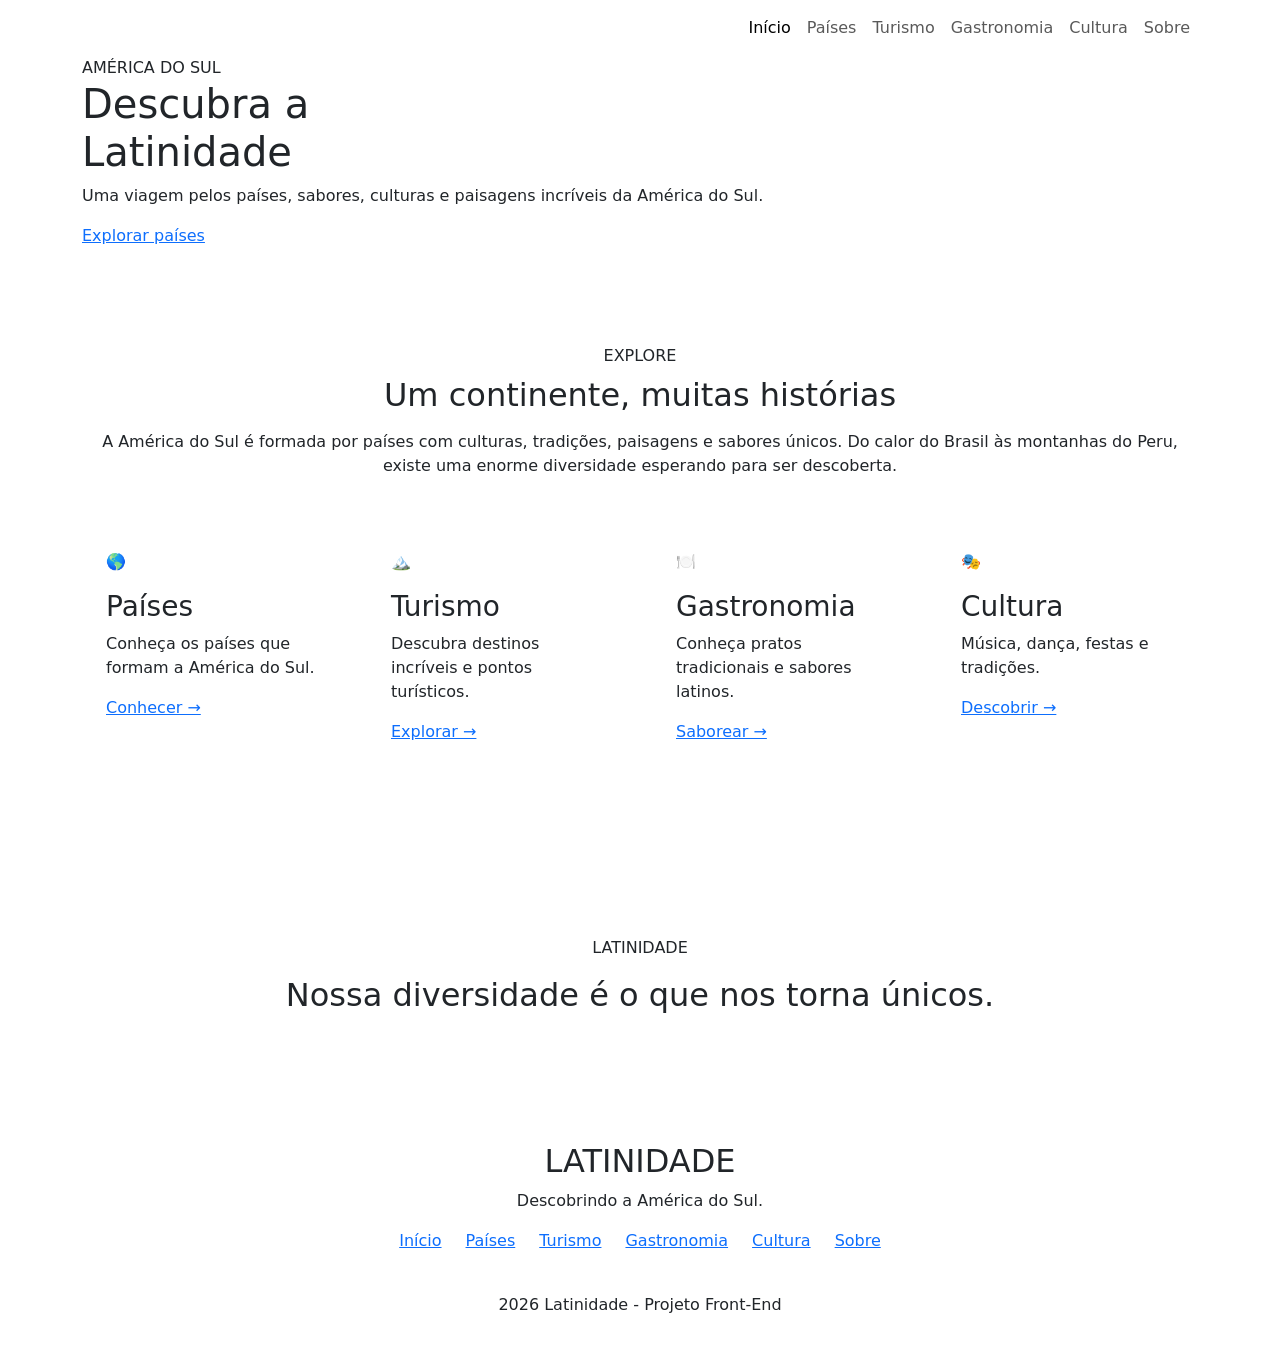
==== index.html @ 3d5e6532 "Construção" ====
<!DOCTYPE html>
<html lang="pt-BR">

<head>
    <meta charset="UTF-8">
    <meta name="viewport" content="width=device-width, initial-scale=1.0">

    <title>Latinidade | América do Sul</title>

    <!-- Bootstrap 5 -->
    <link href="https://cdn.jsdelivr.net/npm/bootstrap@5.3.3/dist/css/bootstrap.min.css" rel="stylesheet">

    <!-- CSS personalizado -->
    <link rel="stylesheet" href="css/style.css">
</head>

<body>

    <header>
        <nav class="navbar navbar-expand-lg">
            <div class="container">

                

                <!-- BOTÃO MOBILE -->
                <button class="navbar-toggler" type="button" data-bs-toggle="collapse" data-bs-target="#menuPrincipal"
                    aria-controls="menuPrincipal" aria-expanded="false" aria-label="Abrir menu">

                    <span class="navbar-toggler-icon"></span>

                </button>

                <!-- MENU -->
                <div class="collapse navbar-collapse" id="menuPrincipal">

                    <ul class="navbar-nav ms-auto">

                        <li class="nav-item">
                            <a class="nav-link active" href="index.html">
                                Início
                            </a>
                        </li>

                        <li class="nav-item">
                            <a class="nav-link" href="paises.html">
                                Países
                            </a>
                        </li>

                        <li class="nav-item">
                            <a class="nav-link" href="turismo.html">
                                Turismo
                            </a>
                        </li>

                        <li class="nav-item">
                            <a class="nav-link" href="gastronomia.html">
                                Gastronomia
                            </a>
                        </li>

                        <li class="nav-item">
                            <a class="nav-link" href="cultura.html">
                                Cultura
                            </a>
                        </li>

                        <li class="nav-item">
                            <a class="nav-link" href="sobre.html">
                                Sobre
                            </a>
                        </li>

                    </ul>

                </div>

            </div>
        </nav>
    </header>


    <main>

        <!-- HERO -->
        <section class="hero">

            <div class="container hero-content">

                <span class="tag">
                    AMÉRICA DO SUL
                </span>

                <h1 class="display-title">
                    Descubra a<br>
                    <span>Latinidade</span>
                </h1>

                <p>
                    Uma viagem pelos países, sabores, culturas e paisagens
                    incríveis da América do Sul.
                </p>

                <a href="paises.html" class="btn-latinidade">
                    Explorar países
                </a>

            </div>

        </section>


        <!-- INTRODUÇÃO -->
        <section class="py-5">

            <div class="container py-5">

                <div class="section-title text-center mb-5">

                    <span>EXPLORE</span>

                    <h2 class="mt-2">
                        Um continente, muitas histórias
                    </h2>

                    <p class="intro-text mx-auto mt-3">
                        A América do Sul é formada por países com culturas,
                        tradições, paisagens e sabores únicos. Do calor do Brasil
                        às montanhas do Peru, existe uma enorme diversidade
                        esperando para ser descoberta.
                    </p>

                </div>


                <!-- CARDS -->
                <div class="row g-4">

                    <div class="col-12 col-md-6 col-lg-3">

                        <div class="info-card h-100 p-4">

                            <div class="card-icon mb-3">
                                🌎
                            </div>

                            <h3>
                                Países
                            </h3>

                            <p>
                                Conheça os países que formam a América do Sul.
                            </p>

                            <a href="paises.html">
                                Conhecer →
                            </a>

                        </div>

                    </div>


                    <div class="col-12 col-md-6 col-lg-3">

                        <div class="info-card h-100 p-4">

                            <div class="card-icon mb-3">
                                🏔️
                            </div>

                            <h3>
                                Turismo
                            </h3>

                            <p>
                                Descubra destinos incríveis e pontos turísticos.
                            </p>

                            <a href="turismo.html">
                                Explorar →
                            </a>

                        </div>

                    </div>


                    <div class="col-12 col-md-6 col-lg-3">

                        <div class="info-card h-100 p-4">

                            <div class="card-icon mb-3">
                                🍽️
                            </div>

                            <h3>
                                Gastronomia
                            </h3>

                            <p>
                                Conheça pratos tradicionais e sabores latinos.
                            </p>

                            <a href="gastronomia.html">
                                Saborear →
                            </a>

                        </div>

                    </div>


                    <div class="col-12 col-md-6 col-lg-3">

                        <div class="info-card h-100 p-4">

                            <div class="card-icon mb-3">
                                🎭
                            </div>

                            <h3>
                                Cultura
                            </h3>

                            <p>
                                Música, dança, festas e tradições.
                            </p>

                            <a href="cultura.html">
                                Descobrir →
                            </a>

                        </div>

                    </div>

                </div>

            </div>

        </section>


        <!-- FRASE -->
        <section class="quote-section py-5">

            <div class="container text-center py-4">

                <span>
                    LATINIDADE
                </span>

                <h2 class="mx-auto mt-3">
                    Nossa diversidade é o que nos torna únicos.
                </h2>

            </div>

        </section>

    </main>


    <!-- FOOTER -->
    <footer class="py-5">

        <div class="container text-center">

            <h2>
                LATINIDADE
            </h2>

            <p>
                Descobrindo a América do Sul.
            </p>

            <div class="footer-links d-flex justify-content-center flex-wrap gap-4">

                <a href="index.html">Início</a>
                <a href="paises.html">Países</a>
                <a href="turismo.html">Turismo</a>
                <a href="gastronomia.html">Gastronomia</a>
                <a href="cultura.html">Cultura</a>
                <a href="sobre.html">Sobre</a>

            </div>

            <p class="copyright mt-4 pt-3 mb-0">
                 2026 Latinidade - Projeto Front-End
            </p>

        </div>

    </footer>


    <!-- Bootstrap JS -->
    <script src="https://cdn.jsdelivr.net/npm/bootstrap@5.3.3/dist/js/bootstrap.bundle.min.js"></script>

    <!-- JavaScript -->
    <script src="js/script.js"></script>

</body>

</html>
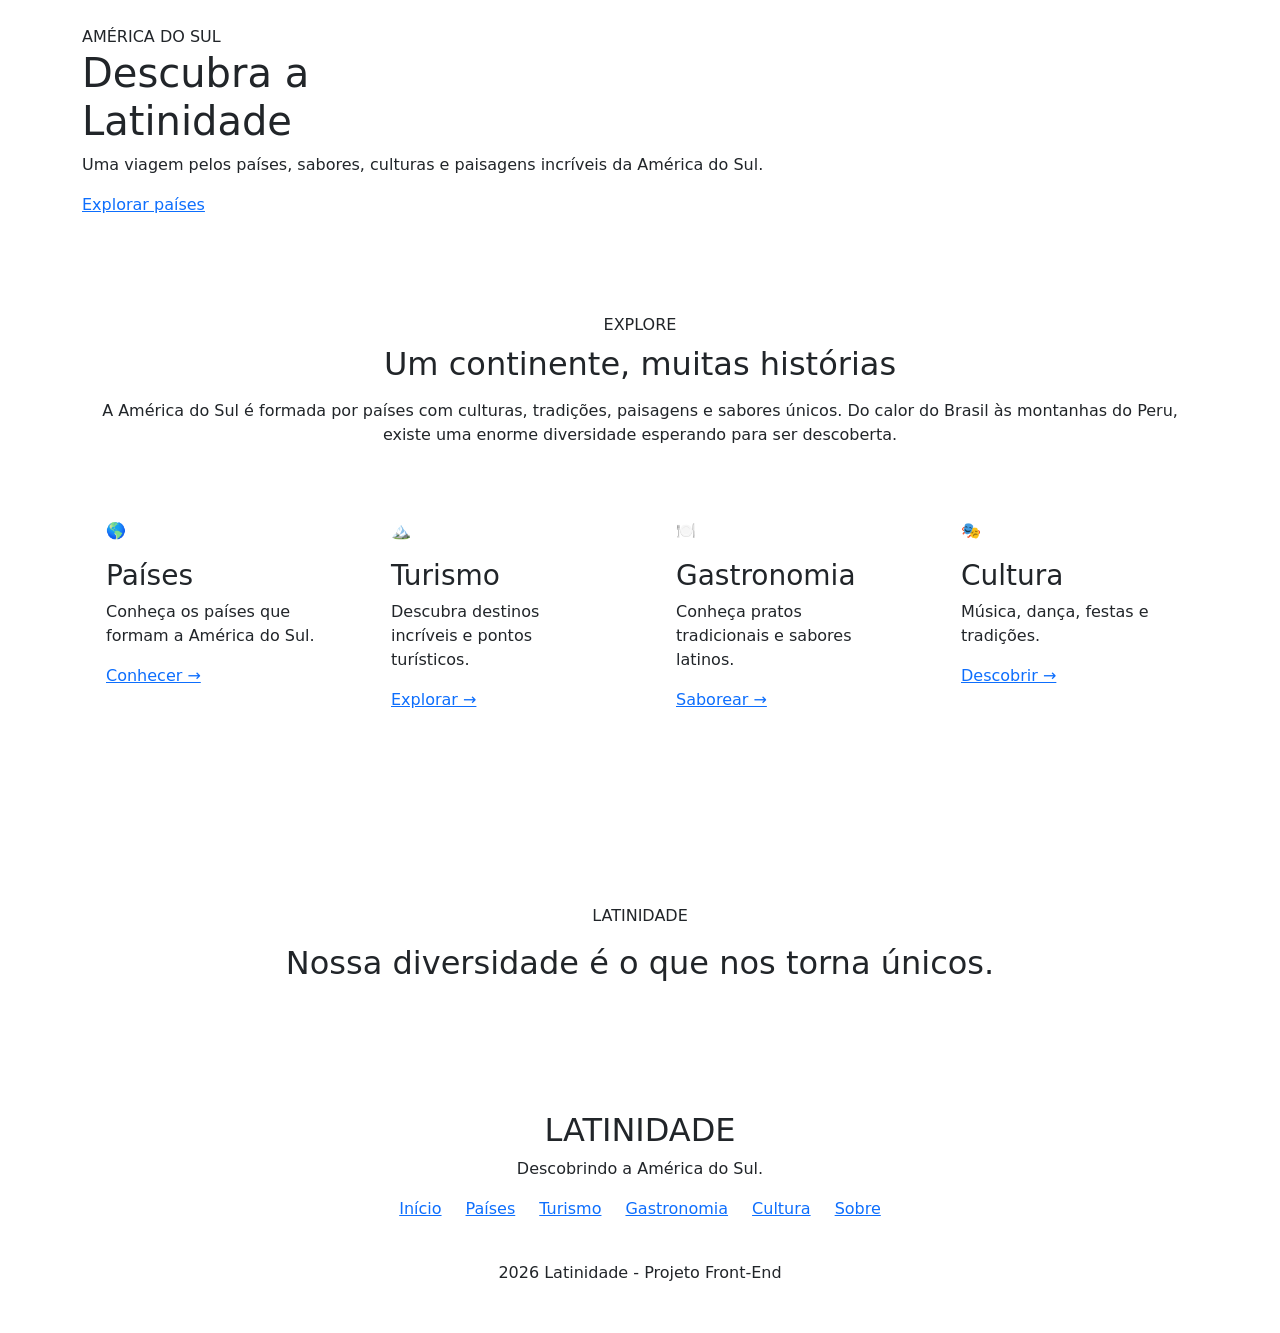
==== commit 6ec1e067: "CSS" ====
--- a/index.html
+++ b/index.html
@@ -10,8 +10,8 @@
     <!-- Bootstrap 5 -->
     <link href="https://cdn.jsdelivr.net/npm/bootstrap@5.3.3/dist/css/bootstrap.min.css" rel="stylesheet">
 
-    <!-- CSS personalizado -->
-    <link rel="stylesheet" href="css/style.css">
+    <!-- css personalizado -->
+    <link rel="stylesheet" href="css/style.css>
 </head>
 
 <body>
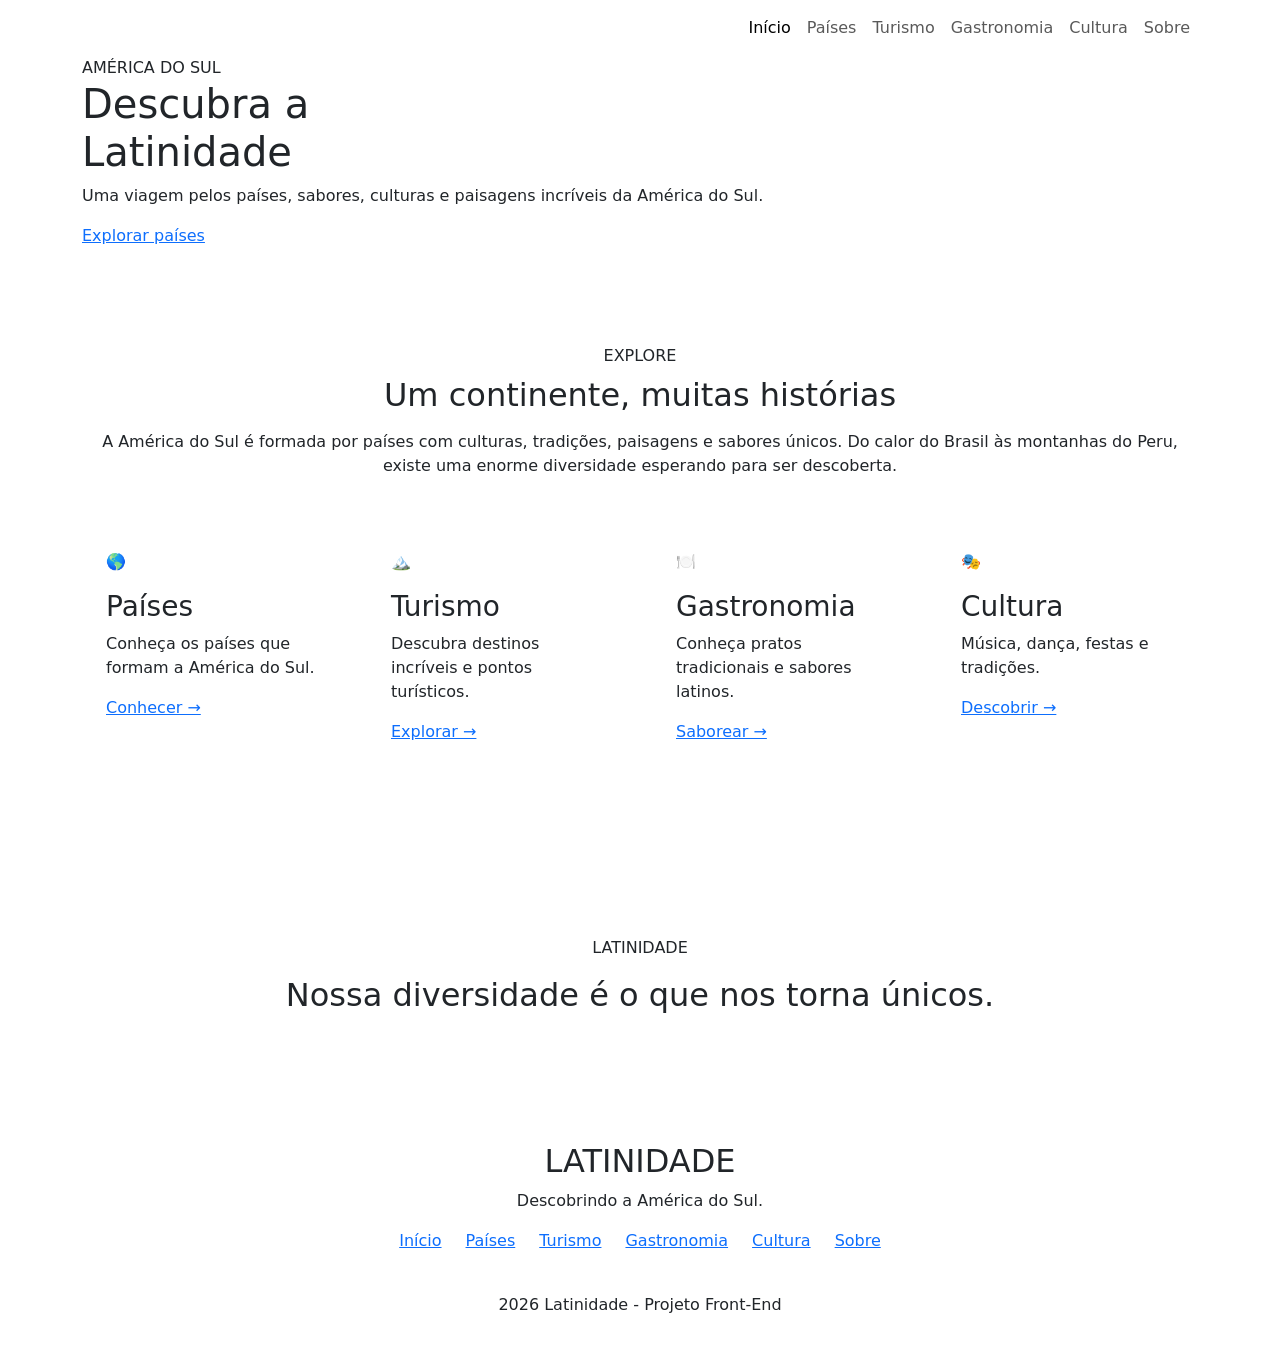
==== commit fccff9ff: "css" ====
--- a/index.html
+++ b/index.html
@@ -11,7 +11,7 @@
     <link href="https://cdn.jsdelivr.net/npm/bootstrap@5.3.3/dist/css/bootstrap.min.css" rel="stylesheet">
 
     <!-- css personalizado -->
-    <link rel="stylesheet" href="css/style.css>
+    <link rel="stylesheet" href="css/style.css">
 </head>
 
 <body>
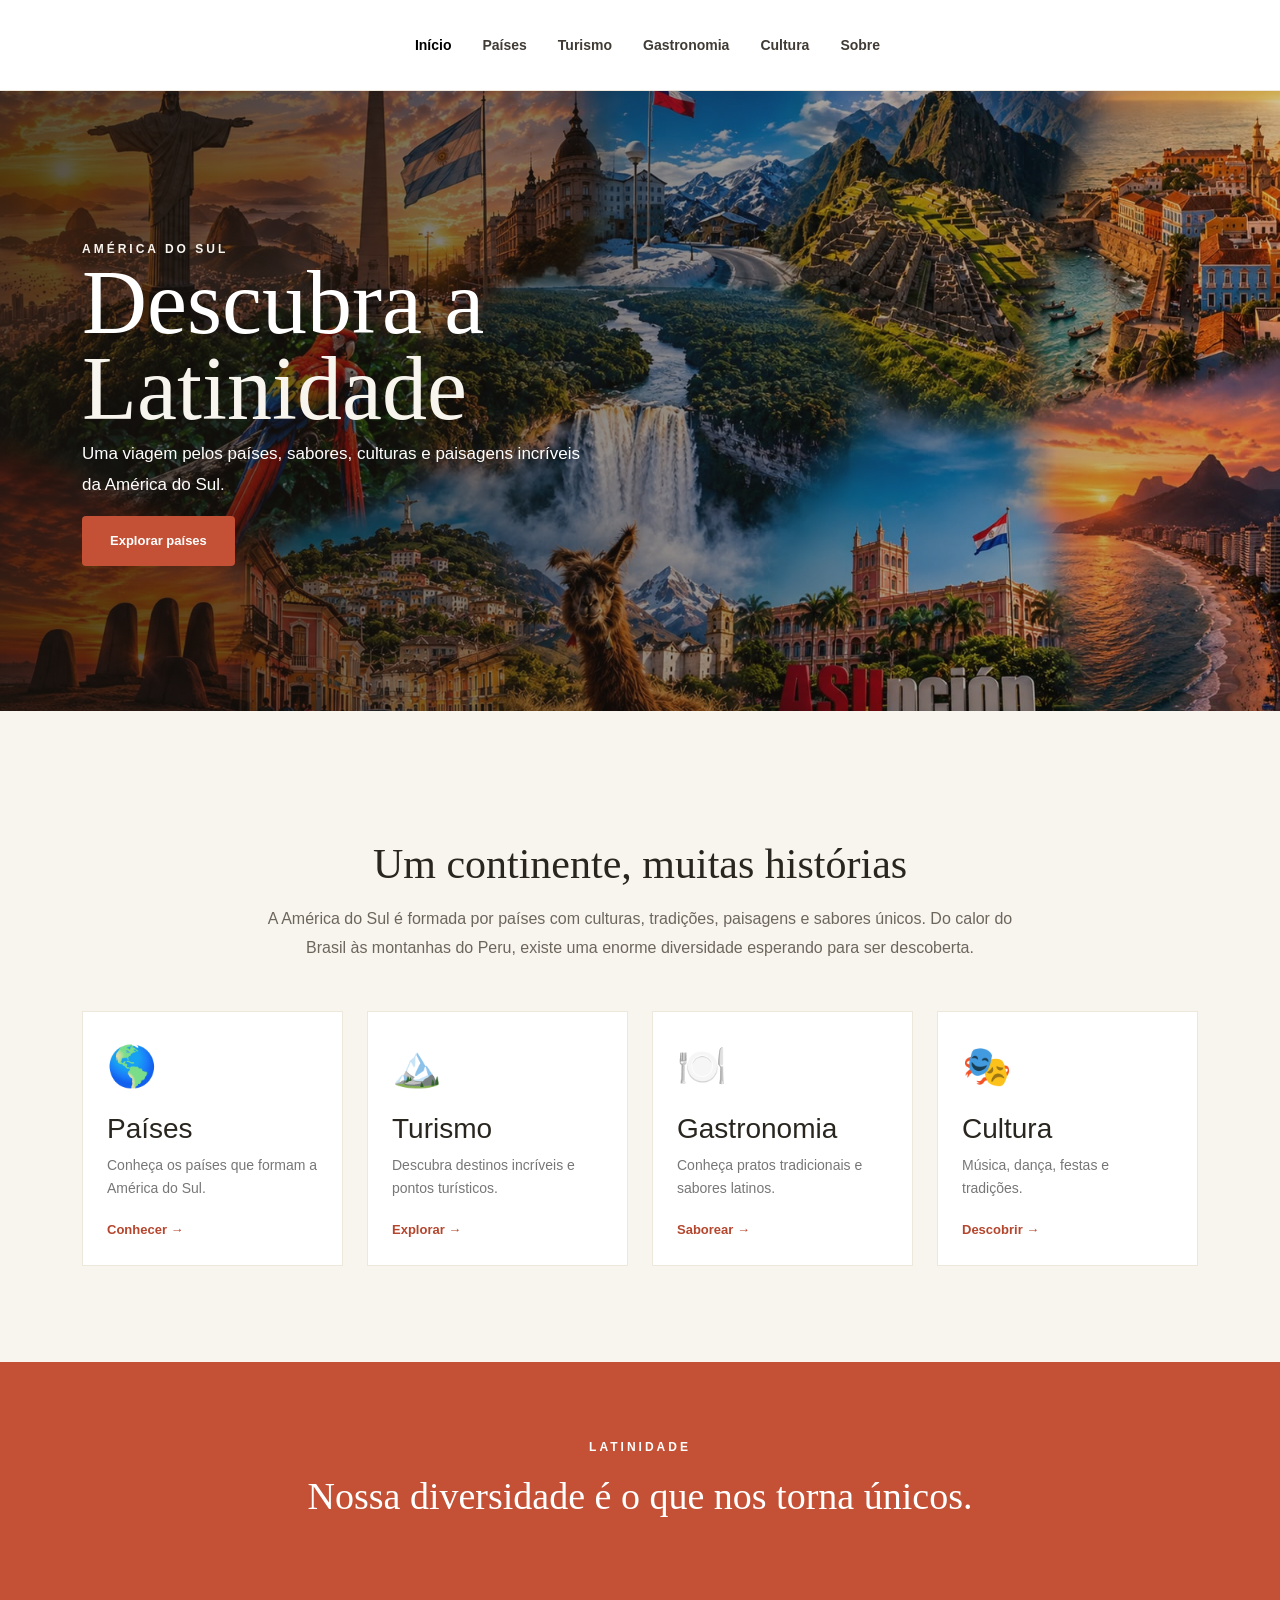
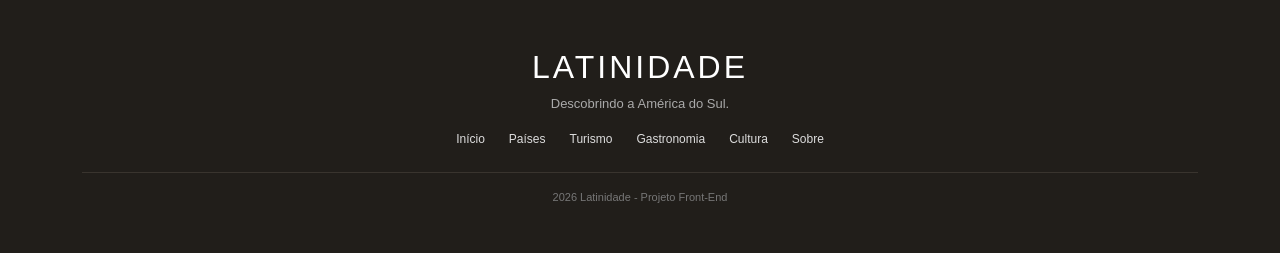
==== commit 1b5ff8d6: "COMIT" ====
--- a/index.html
+++ b/index.html
@@ -11,7 +11,7 @@
     <link href="https://cdn.jsdelivr.net/npm/bootstrap@5.3.3/dist/css/bootstrap.min.css" rel="stylesheet">
 
     <!-- css personalizado -->
-    <link rel="stylesheet" href="css/style.css">
+    <link rel="stylesheet" href="CSS/style.css">
 </head>
 
 <body>
--- a/CSS/style.css
+++ b/CSS/style.css
@@ -0,0 +1,981 @@
+@import url('https://images.unsplash.com/photo-1483729558449-99ef09a8c325?auto=format&fit=crop&w=1800&q=80');
+
+
+:root {
+
+    --primary: #c45135;
+
+    --primary-dark: #963a26;
+
+    --primary-light: #f8f5ef;
+
+    --accent: #b5462e;
+
+    --border: #eee7dc;
+
+    --muted: #777;
+
+    --dark: #2e2923;
+
+    --bg: #f8f5ef;
+
+}
+
+
+html {
+
+    scroll-behavior: smooth;
+
+}
+
+
+body {
+
+    font-family: 'Montserrat', sans-serif;
+
+    background: var(--bg);
+
+    color: #29251f;
+
+}
+
+
+/* ================================
+   NAVBAR
+================================ */
+
+header {
+
+    width: 100%;
+
+    background: #fff;
+
+    border-bottom: 1px solid #eee7dc;
+
+}
+
+
+.navbar {
+    min-height: 90px;
+    position: relative;
+    display: flex;
+    align-items: center;
+}
+
+.logo {
+    display: flex;
+    align-items: center;
+    text-decoration: none;
+}
+
+.logo img {
+    width: 165px;
+    height: auto;
+    display: block;
+}
+
+.navbar-nav {
+    position: absolute;
+    left: 50%;
+    transform: translateX(-50%);
+    display: flex;
+    align-items: center;
+}
+
+.navbar-nav .nav-link {
+    color: #403b34;
+    font-size: 14px;
+    font-weight: 600;
+    margin-left: 15px;
+    transition: .3s;
+}
+
+
+
+
+
+/* ================================
+   HERO
+================================ */
+.hero {
+
+    min-height: 620px;
+
+    display: flex;
+    align-items: center;
+
+    background:
+        linear-gradient(
+            90deg,
+            rgba(25, 20, 15, 0.75),
+            rgba(25, 20, 15, 0.20)
+        ),
+        url("../img/inicial.jpeg");
+
+    background-size: cover;
+    background-position: center;
+    background-repeat: no-repeat;
+}
+
+
+.hero-content {
+
+    color: white;
+
+}
+
+
+.tag,
+
+.page-header span,
+
+.section-title span,
+
+.small-title {
+
+    font-size: 12px;
+
+    font-weight: 700;
+
+    letter-spacing: 3px;
+
+    color: var(--primary-light);
+
+}
+
+
+.display-title {
+
+    font-family: 'Playfair Display', serif;
+
+    font-size: clamp(55px, 8vw, 90px);
+
+    line-height: .95;
+
+}
+
+
+.display-title span {
+
+    color: var(--primary-light);
+
+}
+
+
+.hero p {
+
+    max-width: 500px;
+
+    line-height: 1.8;
+
+    font-size: 17px;
+
+}
+
+
+/* ================================
+   BOTÃO
+================================ */
+
+.btn-latinidade {
+
+    display: inline-block;  
+
+    background: var(--primary);
+
+    color: white;
+
+    text-decoration: none;
+
+    padding: 15px 28px;
+
+    border-radius: 4px;
+
+    font-size: 13px;
+
+    font-weight: 700;
+
+    transition: .3s;
+
+}
+
+
+.btn-latinidade:hover {
+
+    background: var(--primary-dark);
+
+    color: white;
+
+    transform: translateY(-2px);
+
+}
+
+
+/* ================================
+   TÍTULOS
+================================ */
+
+.section-title h2 {
+
+    font-family: 'Playfair Display', serif;
+
+    font-size: 42px;
+
+
+
+}
+
+
+.intro-text {
+
+    max-width: 750px;
+
+    line-height: 1.8;
+
+    color: #6d665d;
+
+}
+
+
+/* ================================
+   CARDS
+================================ */
+
+.info-card,
+
+.country-card,
+
+.tourism-card,
+
+.food-card,
+
+.culture-card {
+
+    background: white;
+
+    border: 1px solid var(--border);
+
+    transition: .3s;
+
+}
+
+
+.info-card:hover,
+
+.country-card:hover,
+
+.tourism-card:hover,
+
+.food-card:hover,
+
+.culture-card:hover {
+
+    transform: translateY(-7px);
+
+    box-shadow: 0 15px 35px rgba(0, 0, 0, .08);
+
+}
+
+
+.card-icon {
+
+    font-size: 40px;
+
+}
+
+
+.info-card p,
+
+.country-card p,
+
+.tourism-content p,
+
+.food-card p,
+
+.culture-card p {
+
+    color: var(--muted);
+
+    line-height: 1.7;
+
+    font-size: 14px;
+
+}
+
+
+.info-card a {
+
+    color: var(--accent);
+
+    text-decoration: none;
+
+    font-weight: 700;
+
+    font-size: 13px;
+
+}
+
+
+/* ================================
+   QUOTE
+================================ */
+
+.quote-section {
+
+    background: var(--primary);
+
+    color: white;
+
+}
+
+
+.quote-section span {
+
+    font-size: 12px;
+
+    letter-spacing: 3px;
+
+    font-weight: 700;
+
+}
+
+
+.quote-section h2 {
+
+    font-family: 'Playfair Display', serif;
+
+    font-size: 38px;
+
+    max-width: 700px;
+
+}
+
+
+/* ================================
+   PAGE HEADER
+================================ */
+
+.page-header {
+
+    background: var(--dark);
+
+    color: white;
+
+}
+
+
+.page-header h1 {
+
+    font-family: 'Playfair Display', serif;
+
+    font-size: 55px;
+
+}
+
+
+.page-header p {
+
+    color: #d8d1c7;
+
+    max-width: 650px;
+
+    line-height: 1.7;
+
+}
+
+
+/* ================================
+   PAÍSES
+================================ */
+
+.flag {
+
+    font-size: 45px;
+
+}
+
+
+.country-card p {
+
+    min-height: 90px;
+
+}
+
+
+.btn-card {
+
+    border: none;
+
+    background: var(--primary);
+
+    color: white;
+
+    padding: 11px 18px;
+
+    cursor: pointer;
+
+    font-weight: 600;
+
+    border-radius: 3px;
+
+    transition: .3s;
+
+}
+
+
+.btn-card:hover {
+
+    background: var(--primary-dark);
+
+}
+
+
+/* ================================
+   TURISMO
+================================ */
+
+.tourism-card {
+
+    overflow: hidden;
+
+}
+
+
+.tourism-image {
+
+    height: 220px;
+
+    display: flex;
+
+    align-items: center;
+
+    justify-content: center;
+
+    font-size: 80px;
+
+    background-size: cover;
+
+}
+
+
+.tourism-image.brasil {
+
+    background: linear-gradient(135deg,
+
+            #69a86b,
+
+            #e7c84c);
+
+}
+
+
+.tourism-image.peru {
+
+    background: linear-gradient(135deg,
+
+            #8f6d50,
+
+            #d8b687);
+
+}
+
+
+.tourism-image.chile {
+
+    background: linear-gradient(135deg,
+
+            #d5a65e,
+
+            #e8d8a9);
+
+}
+
+
+.tourism-image.argentina {
+
+    background: linear-gradient(135deg,
+
+            #77a6c9,
+
+            #d8e6ec);
+
+}
+
+
+.tourism-image.colombia {
+
+    background: linear-gradient(135deg,
+
+            #d9a84b,
+
+            #6f9c6a);
+
+}
+
+
+.tourism-image.bolivia {
+
+    background: linear-gradient(135deg,
+
+            #ddd5b8,
+
+            #9e9b86);
+
+}
+
+
+.tourism-content span {
+
+    font-size: 11px;
+
+    letter-spacing: 2px;
+
+    color: var(--primary);
+
+    font-weight: 700;
+
+}
+
+
+.tourism-content h2 {
+
+    font-family: 'Playfair Display', serif;
+
+    font-size: 27px;
+
+}
+
+
+/* ================================
+   GASTRONOMIA
+================================ */
+
+.food-icon {
+
+    font-size: 55px;
+
+}
+
+
+.food-card h2 {
+
+    font-family: 'Playfair Display', serif;
+
+    font-size: 29px;
+
+}
+
+
+.food-card span {
+
+    display: block;
+
+    color: var(--primary);
+
+    font-size: 12px;
+
+    font-weight: 700;
+
+}
+
+
+/* ================================
+   CULTURA
+================================ */
+
+.culture-icon {
+
+    font-size: 45px;
+
+}
+
+
+.culture-card h2 {
+
+    font-family: 'Playfair Display', serif;
+
+    font-size: 28px;
+
+}
+
+
+.culture-highlight {
+
+    background:
+
+        linear-gradient(rgba(30, 25, 20, .82),
+
+            rgba(30, 25, 20, .82)),
+
+        url("https://images.unsplash.com/photo-1539650116574-75c0c6d73f6e?auto=format&fit=crop&w=1600&q=80");
+
+    background-size: cover;
+
+    background-position: center;
+
+    color: white;
+
+}
+
+
+.culture-highlight h2 {
+
+    font-family: 'Playfair Display', serif;
+
+    font-size: 55px;
+
+}
+
+
+.culture-highlight p {
+
+    max-width: 600px;
+
+    color: #ddd;
+
+    line-height: 1.8;
+
+}
+
+
+/* ================================
+   SOBRE
+================================ */
+
+.about-text h2 {
+
+    font-family: 'Playfair Display', serif;
+
+    font-size: 42px;
+
+}
+
+
+.about-text p {
+
+    color: #6d665d;
+
+    line-height: 1.8;
+
+}
+
+
+.about-box {
+
+    background: var(--dark);
+
+    color: white;
+
+}
+
+
+.about-box h3 {
+
+    font-family: 'Playfair Display', serif;
+
+    font-size: 27px;
+
+}
+
+
+.tech {
+
+    border-top: 1px solid #514a41;
+
+}
+
+
+.tech strong {
+
+    display: block;
+
+    color: var(--primary-light);
+
+}
+
+
+.tech span {
+
+    color: #ccc;
+
+    font-size: 13px;
+
+}
+
+
+.objective-title {
+
+    font-family: 'Playfair Display', serif;
+
+}
+
+
+/* ================================
+   FOOTER
+================================ */
+
+footer {
+
+    background: #211e1a;
+
+    color: white;
+
+}
+
+
+footer h2 {
+
+    letter-spacing: 3px;
+
+}
+
+
+footer p {
+
+    color: #aaa;
+
+    font-size: 13px;
+
+}
+
+
+.footer-links a {
+
+    color: #ddd;
+
+    text-decoration: none;
+
+    font-size: 12px;
+
+}
+
+
+.footer-links a:hover {
+
+    color: var(--primary-light);
+
+}
+
+
+.copyright {
+
+    border-top: 1px solid #39342e;
+
+    color: #777;
+
+    font-size: 11px;
+
+}
+
+
+/* ================================
+   CELULAR
+================================ */
+
+@media (max-width: 767.98px) {
+
+
+    .navbar {
+
+        min-height: 75px;
+
+    }
+
+
+    .logo img {
+
+        width: 140px;
+
+    }
+
+
+    @media (max-width: 767.98px) {
+
+        .hero {
+            min-height: 650px;
+            background-position: center center;
+        }
+
+        .display-title {
+            font-size: 55px;
+        }
+
+        .hero p {
+            font-size: 16px;
+        }
+    }
+
+    .display-title {
+
+        font-size: 55px;
+
+    }
+
+
+    .hero p {
+
+        font-size: 16px;
+
+    }
+
+
+    .page-header h1 {
+
+        font-size: 40px;
+
+    }
+
+
+    .section-title h2 {
+
+        font-size: 32px;
+
+    }
+
+
+    .culture-highlight h2 {
+
+        font-size: 40px;
+
+    }
+
+}
+
+/* ========================================
+   MODAL CULTURA
+======================================== */
+
+.culture-card {
+    transition: transform 0.3s ease, box-shadow 0.3s ease;
+}
+
+.culture-card:hover {
+    transform: translateY(-6px);
+    box-shadow: 0 12px 28px rgba(0, 0, 0, 0.12);
+}
+
+
+/* Imagem grande do topo do modal */
+
+.culture-modal-hero {
+    height: 240px;
+
+    background-size: cover;
+    background-position: center;
+
+    position: relative;
+
+    border-radius: 8px 8px 0 0;
+
+    overflow: hidden;
+}
+
+
+/* camada escura sobre a foto */
+
+.culture-modal-hero::after {
+    content: "";
+
+    position: absolute;
+
+    inset: 0;
+
+    background: linear-gradient(to top,
+            rgba(30, 25, 20, 0.9),
+            rgba(30, 25, 20, 0.15));
+}
+
+
+/* textos que ficam sobre a foto */
+
+.culture-modal-hero-content {
+    position: absolute;
+
+    left: 30px;
+    bottom: 25px;
+
+    z-index: 2;
+
+    color: white;
+}
+
+
+.culture-modal-hero-content .flag {
+    font-size: 36px;
+}
+
+
+.culture-modal-hero-content h2 {
+    margin: 5px 0;
+
+    font-family: "Playfair Display", serif;
+
+    font-size: 34px;
+}
+
+
+.culture-modal-hero-content p {
+    margin: 0;
+
+    opacity: 0.9;
+
+    font-size: 14px;
+}
+
+
+/* botão X */
+
+.culture-modal-close {
+    position: absolute;
+
+    top: 18px;
+    right: 18px;
+
+    z-index: 3;
+
+    background-color: rgba(255, 255, 255, 0.9);
+
+    border-radius: 50%;
+
+    padding: 9px;
+}
+
+
+/* informações */
+
+.culture-info {
+    border-left: 3px solid #b5462e;
+
+    padding-left: 15px;
+
+    margin-bottom: 22px;
+}
+
+
+.culture-info strong {
+    display: block;
+
+    color: #b5462e;
+
+    margin-bottom: 5px;
+}
+
+
+/* celular */
+
+@media (max-width: 576px) {
+
+    .culture-modal-hero {
+        height: 200px;
+    }
+
+    .culture-modal-hero-content {
+        left: 20px;
+        bottom: 20px;
+    }
+
+    .culture-modal-hero-content h2 {
+        font-size: 27px;
+    }
+
+}
